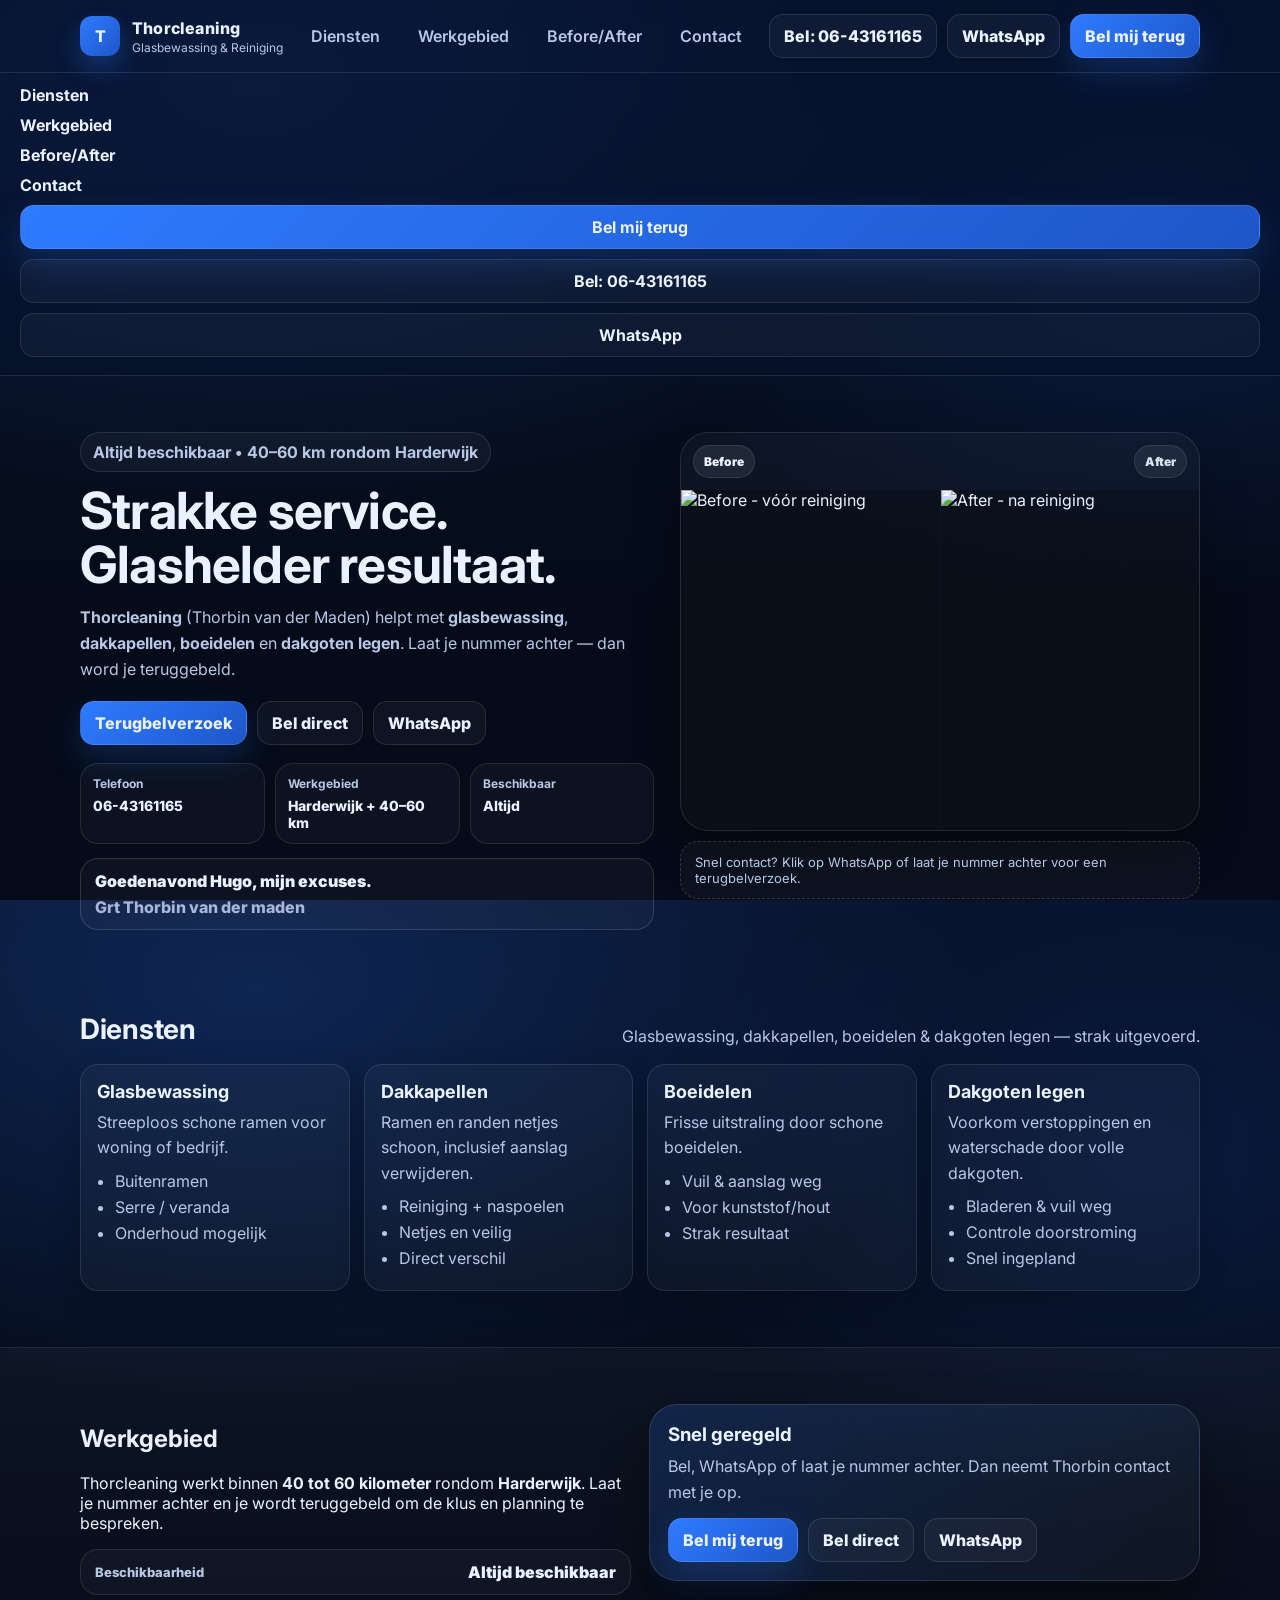
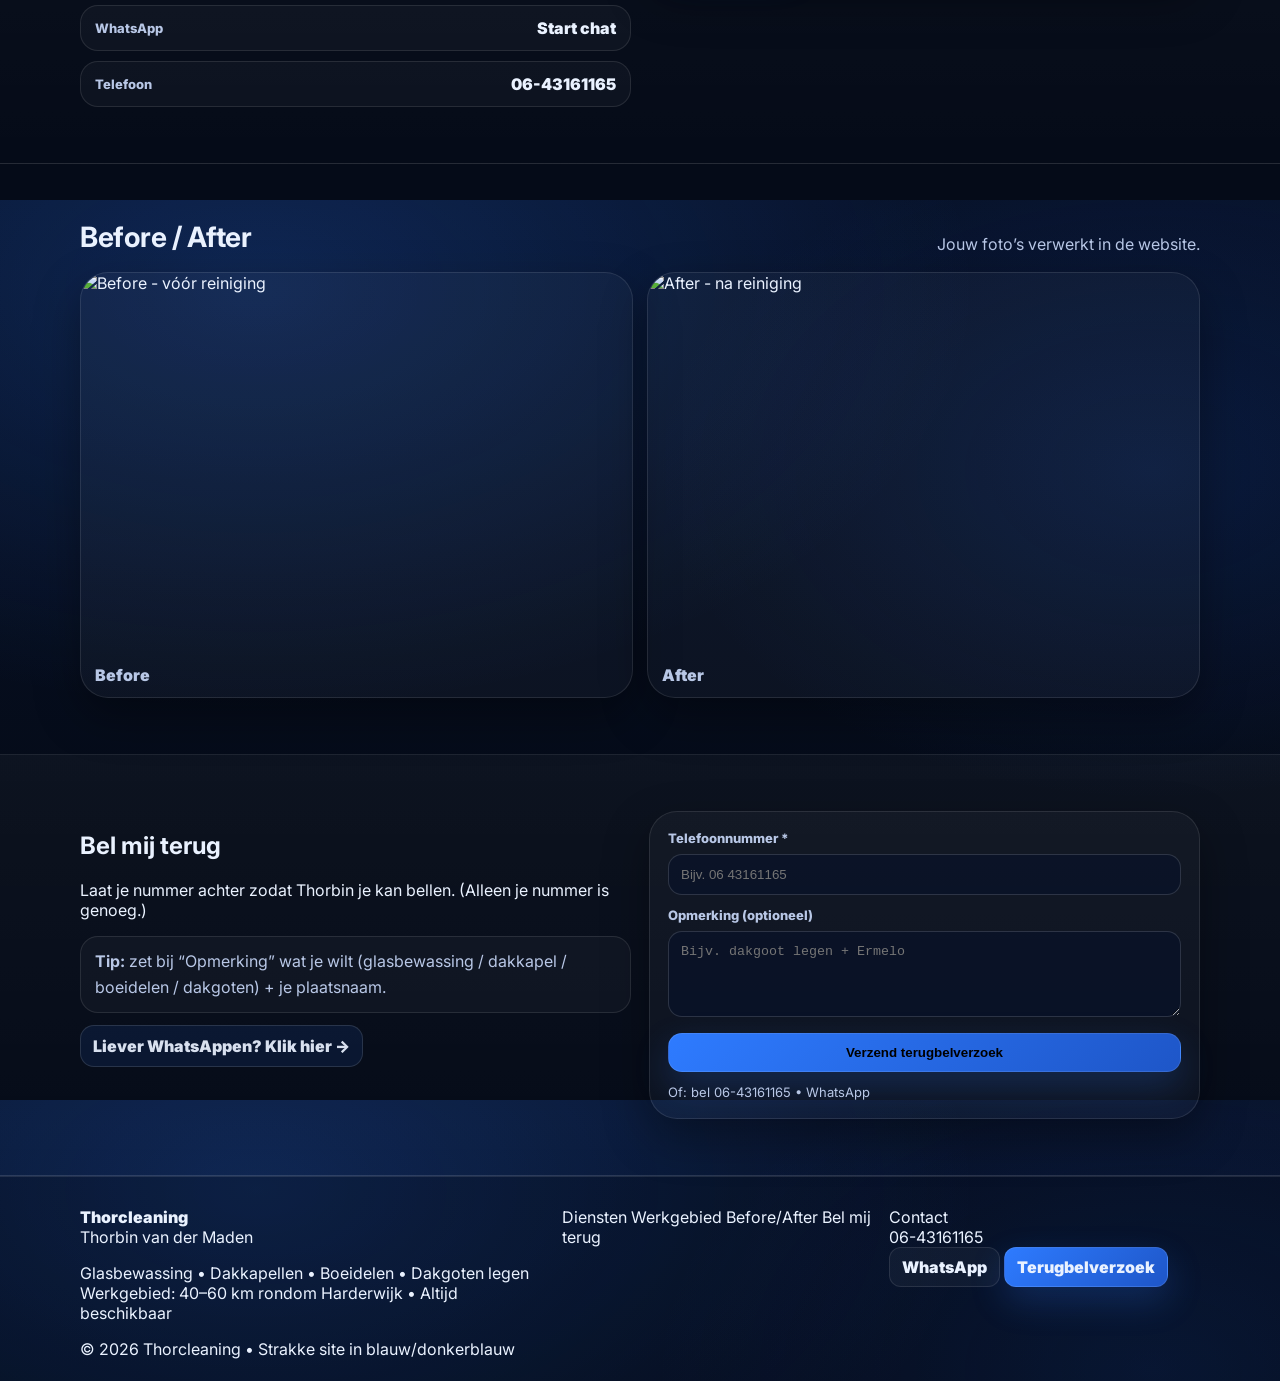
==== index.html @ ea9efc99 "Add files via upload" ====
<!doctype html>
<html lang="nl">
<head>
  <meta charset="utf-8" />
  <meta name="viewport" content="width=device-width, initial-scale=1" />

  <title>Thorcleaning | Glasbewassing & Reiniging | Harderwijk e.o.</title>
  <meta name="description" content="Thorcleaning (Thorbin van der Maden) - Glasbewassing, dakkapellen, boeidelen & dakgoten legen. 40–60 km rondom Harderwijk. Altijd beschikbaar. Laat je nummer achter voor een terugbelverzoek." />
  <meta name="theme-color" content="#0B1B3A" />

  <meta property="og:title" content="Thorcleaning | Glasbewassing & Reiniging" />
  <meta property="og:description" content="Glasbewassing, dakkapellen, boeidelen & dakgoten legen. 40–60 km rondom Harderwijk. Altijd beschikbaar." />
  <meta property="og:type" content="website" />

  <link rel="preconnect" href="https://fonts.googleapis.com">
  <link rel="preconnect" href="https://fonts.gstatic.com" crossorigin>
  <link href="https://fonts.googleapis.com/css2?family=Inter:wght@400;600;700&display=swap" rel="stylesheet">

  <link rel="stylesheet" href="./styles.css" />
</head>

<body>
  <a class="skip-link" href="#main">Ga naar inhoud</a>

  <header class="header">
    <div class="container header__inner">
      <div class="brand" aria-label="Thorcleaning">
        <div class="brand__mark" aria-hidden="true">T</div>
        <div class="brand__text">
          <div class="brand__name">Thorcleaning</div>
          <div class="brand__tag">Glasbewassing & Reiniging</div>
        </div>
      </div>

      <nav class="nav" aria-label="Hoofdnavigatie">
        <a href="#diensten">Diensten</a>
        <a href="#werkgebied">Werkgebied</a>
        <a href="#resultaat">Before/After</a>
        <a href="#terugbellen">Contact</a>
      </nav>

      <div class="header__cta">
        <a class="btn btn--ghost" href="tel:+31643161165" aria-label="Bel Thorbin op 06-43161165">
          Bel: 06-43161165
        </a>

        <a class="btn btn--ghost"
           href="https://wa.me/31643161165?text=Hoi%20Thorbin,%20ik%20wil%20graag%20informatie%20/%20een%20offerte."
           target="_blank" rel="noopener">
          WhatsApp
        </a>

        <a class="btn btn--primary" href="#terugbellen">Bel mij terug</a>
      </div>

      <button class="menu-btn" type="button" aria-label="Open menu" aria-expanded="false">
        <span></span><span></span><span></span>
      </button>
    </div>

    <div class="mobile-nav" hidden>
      <a href="#diensten">Diensten</a>
      <a href="#werkgebied">Werkgebied</a>
      <a href="#resultaat">Before/After</a>
      <a href="#terugbellen">Contact</a>

      <a class="btn btn--primary" href="#terugbellen">Bel mij terug</a>
      <a class="btn btn--ghost" href="tel:+31643161165">Bel: 06-43161165</a>
      <a class="btn btn--ghost"
         href="https://wa.me/31643161165?text=Hoi%20Thorbin,%20ik%20wil%20graag%20informatie%20/%20een%20offerte."
         target="_blank" rel="noopener">
        WhatsApp
      </a>
    </div>
  </header>

  <main id="main">
    <!-- HERO -->
    <section class="hero">
      <div class="container hero__grid">
        <div class="hero__content">
          <p class="pill">Altijd beschikbaar • 40–60 km rondom Harderwijk</p>

          <h1>Strakke service. Glashelder resultaat.</h1>

          <p class="lead">
            <strong>Thorcleaning</strong> (Thorbin van der Maden) helpt met
            <strong>glasbewassing</strong>, <strong>dakkapellen</strong>,
            <strong>boeidelen</strong> en <strong>dakgoten legen</strong>.
            Laat je nummer achter — dan word je teruggebeld.
          </p>

          <div class="hero__actions">
            <a class="btn btn--primary" href="#terugbellen">Terugbelverzoek</a>
            <a class="btn btn--ghost" href="tel:+31643161165">Bel direct</a>
            <a class="btn btn--ghost"
               href="https://wa.me/31643161165?text=Hoi%20Thorbin,%20ik%20wil%20graag%20informatie%20/%20een%20offerte."
               target="_blank" rel="noopener">
              WhatsApp
            </a>
          </div>

          <div class="hero__trust">
            <div class="trust-card">
              <div class="trust-card__title">Telefoon</div>
              <div class="trust-card__value"><a href="tel:+31643161165">06-43161165</a></div>
            </div>
            <div class="trust-card">
              <div class="trust-card__title">Werkgebied</div>
              <div class="trust-card__value">Harderwijk + 40–60 km</div>
            </div>
            <div class="trust-card">
              <div class="trust-card__title">Beschikbaar</div>
              <div class="trust-card__value">Altijd</div>
            </div>
          </div>

          <div class="apology">
            <div class="apology__title">Goedenavond Hugo, mijn excuses.</div>
            <div class="apology__text">Grt Thorbin van der maden</div>
          </div>
        </div>

        <!-- BEFORE AFTER (jouw 2 foto's) -->
        <div class="hero__visual" aria-label="Before en After foto’s">
          <div class="before-after">
            <div class="before-after__top">
              <span class="badge">Before</span>
              <span class="badge badge--right">After</span>
            </div>

            <div class="before-after__images">
              <img src="./assets/ab6b9ca2-129d-424b-bcf3-7c26921ca83b.jpeg" alt="Before - vóór reiniging" loading="lazy">
              <img src="./assets/89d1c453-dd5e-42e7-8485-671426d04a43.jpeg" alt="After - na reiniging" loading="lazy">
            </div>
          </div>

          <div class="note">
            Snel contact? Klik op WhatsApp of laat je nummer achter voor een terugbelverzoek.
          </div>
        </div>
      </div>

      <div class="hero__bg" aria-hidden="true"></div>
    </section>

    <!-- DIENSTEN -->
    <section id="diensten" class="section">
      <div class="container">
        <div class="section__head">
          <h2>Diensten</h2>
          <p>Glasbewassing, dakkapellen, boeidelen & dakgoten legen — strak uitgevoerd.</p>
        </div>

        <div class="cards">
          <article class="card">
            <h3>Glasbewassing</h3>
            <p>Streeploos schone ramen voor woning of bedrijf.</p>
            <ul>
              <li>Buitenramen</li>
              <li>Serre / veranda</li>
              <li>Onderhoud mogelijk</li>
            </ul>
          </article>

          <article class="card">
            <h3>Dakkapellen</h3>
            <p>Ramen en randen netjes schoon, inclusief aanslag verwijderen.</p>
            <ul>
              <li>Reiniging + naspoelen</li>
              <li>Netjes en veilig</li>
              <li>Direct verschil</li>
            </ul>
          </article>

          <article class="card">
            <h3>Boeidelen</h3>
            <p>Frisse uitstraling door schone boeidelen.</p>
            <ul>
              <li>Vuil & aanslag weg</li>
              <li>Voor kunststof/hout</li>
              <li>Strak resultaat</li>
            </ul>
          </article>

          <article class="card">
            <h3>Dakgoten legen</h3>
            <p>Voorkom verstoppingen en waterschade door volle dakgoten.</p>
            <ul>
              <li>Bladeren & vuil weg</li>
              <li>Controle doorstroming</li>
              <li>Snel ingepland</li>
            </ul>
          </article>
        </div>
      </div>
    </section>

    <!-- WERKGEBIED -->
    <section id="werkgebied" class="section section--alt">
      <div class="container grid-2">
        <div>
          <h2>Werkgebied</h2>
          <p>
            Thorcleaning werkt binnen <strong>40 tot 60 kilometer</strong> rondom <strong>Harderwijk</strong>.
            Laat je nummer achter en je wordt teruggebeld om de klus en planning te bespreken.
          </p>

          <div class="info-list">
            <div class="info-item">
              <div class="info-item__label">Beschikbaarheid</div>
              <div class="info-item__value">Altijd beschikbaar</div>
            </div>
            <div class="info-item">
              <div class="info-item__label">WhatsApp</div>
              <div class="info-item__value">
                <a href="https://wa.me/31643161165" target="_blank" rel="noopener">Start chat</a>
              </div>
            </div>
            <div class="info-item">
              <div class="info-item__label">Telefoon</div>
              <div class="info-item__value"><a href="tel:+31643161165">06-43161165</a></div>
            </div>
          </div>
        </div>

        <div class="callout">
          <h3>Snel geregeld</h3>
          <p>Bel, WhatsApp of laat je nummer achter. Dan neemt Thorbin contact met je op.</p>
          <div class="callout__btns">
            <a class="btn btn--primary" href="#terugbellen">Bel mij terug</a>
            <a class="btn btn--ghost" href="tel:+31643161165">Bel direct</a>
            <a class="btn btn--ghost"
               href="https://wa.me/31643161165?text=Hoi%20Thorbin,%20ik%20wil%20graag%20een%20offerte."
               target="_blank" rel="noopener">
              WhatsApp
            </a>
          </div>
        </div>
      </div>
    </section>

    <!-- RESULTAAT -->
    <section id="resultaat" class="section">
      <div class="container">
        <div class="section__head">
          <h2>Before / After</h2>
          <p>Jouw foto’s verwerkt in de website.</p>
        </div>

        <div class="gallery">
          <figure class="gallery__item">
            <img src="./assets/ab6b9ca2-129d-424b-bcf3-7c26921ca83b.jpeg" alt="Before - vóór reiniging" loading="lazy">
            <figcaption>Before</figcaption>
          </figure>

          <figure class="gallery__item">
            <img src="./assets/89d1c453-dd5e-42e7-8485-671426d04a43.jpeg" alt="After - na reiniging" loading="lazy">
            <figcaption>After</figcaption>
          </figure>
        </div>
      </div>
    </section>

    <!-- TERUGBELLEN FORM -->
    <section id="terugbellen" class="section section--alt">
      <div class="container grid-2">
        <div>
          <h2>Bel mij terug</h2>
          <p>
            Laat je nummer achter zodat Thorbin je kan bellen.
            (Alleen je nummer is genoeg.)
          </p>

          <div class="smallprint">
            <strong>Tip:</strong> zet bij “Opmerking” wat je wilt (glasbewassing / dakkapel / boeidelen / dakgoten) + je plaatsnaam.
          </div>

          <div class="quicklinks">
            <a class="quicklink"
               href="https://wa.me/31643161165?text=Hoi%20Thorbin,%20ik%20wil%20graag%20een%20terugbelverzoek.%20Mijn%20vraag%20is:"
               target="_blank" rel="noopener">
              Liever WhatsAppen? Klik hier →
            </a>
          </div>
        </div>

        <div class="form-card">
          <!-- Netlify Forms: werkt automatisch op Netlify -->
          <form name="terugbellen"
                method="POST"
                action="/bedankt.html"
                data-netlify="true"
                netlify-honeypot="bot-field">

            <input type="hidden" name="form-name" value="terugbellen" />

            <p class="hidden">
              <label>Niet invullen: <input name="bot-field" /></label>
            </p>

            <label class="field">
              <span>Telefoonnummer *</span>
              <input
                type="tel"
                name="telefoon"
                inputmode="tel"
                autocomplete="tel"
                placeholder="Bijv. 06 43161165"
                required
                minlength="10"
              />
            </label>

            <label class="field">
              <span>Opmerking (optioneel)</span>
              <textarea name="opmerking" rows="4" placeholder="Bijv. dakgoot legen + Ermelo"></textarea>
            </label>

            <button class="btn btn--primary btn--full" type="submit">
              Verzend terugbelverzoek
            </button>

            <p class="form-note">
              Of: <a href="tel:+31643161165">bel 06-43161165</a> •
              <a href="https://wa.me/31643161165" target="_blank" rel="noopener">WhatsApp</a>
            </p>
          </form>
        </div>
      </div>
    </section>

    <footer class="footer">
      <div class="container footer__grid">
        <div>
          <div class="footer__brand">Thorcleaning</div>
          <div class="footer__sub">Thorbin van der Maden</div>
          <p class="footer__text">
            Glasbewassing • Dakkapellen • Boeidelen • Dakgoten legen<br />
            Werkgebied: 40–60 km rondom Harderwijk • Altijd beschikbaar
          </p>
        </div>

        <div class="footer__links">
          <a href="#diensten">Diensten</a>
          <a href="#werkgebied">Werkgebied</a>
          <a href="#resultaat">Before/After</a>
          <a href="#terugbellen">Bel mij terug</a>
        </div>

        <div class="footer__contact">
          <div class="footer__label">Contact</div>
          <a class="footer__phone" href="tel:+31643161165">06-43161165</a>

          <div class="footer__actions">
            <a class="btn btn--ghost btn--small" href="https://wa.me/31643161165" target="_blank" rel="noopener">WhatsApp</a>
            <a class="btn btn--primary btn--small" href="#terugbellen">Terugbelverzoek</a>
          </div>
        </div>
      </div>

      <div class="container footer__bottom">
        <span>© <span id="year"></span> Thorcleaning</span>
        <span class="dot">•</span>
        <span>Strakke site in blauw/donkerblauw</span>
      </div>
    </footer>
  </main>

  <script src="./script.js"></script>
</body>
</html>
---- styles.css ----
:root{
  --bg: #07122A;
  --bg2:#0B1B3A;
  --card:#0D2450;
  --text:#EAF2FF;
  --muted:#B8C7E6;
  --line: rgba(255,255,255,0.10);

  --blue:#2E7BFF;
  --blue2:#1E56C8;

  --shadow: 0 18px 45px rgba(0,0,0,.35);
  --radius: 18px;
  --radius2: 28px;
  --max: 1120px;
}

*{ box-sizing: border-box; }
html,body{ height:100%; }
body{
  margin:0;
  font-family: Inter, system-ui, -apple-system, Segoe UI, Roboto, Arial, sans-serif;
  background: radial-gradient(1200px 700px at 20% 10%, rgba(46,123,255,.20), transparent 60%),
              radial-gradient(900px 600px at 90% 30%, rgba(30,86,200,.16), transparent 55%),
              linear-gradient(180deg, var(--bg), #050B18 70%);
  color: var(--text);
}

a{ color: inherit; text-decoration: none; }
a:hover{ text-decoration: underline; }
img{ max-width:100%; display:block; }

.container{
  width: min(var(--max), calc(100% - 40px));
  margin: 0 auto;
}

.skip-link{
  position:absolute; left:-999px; top:auto;
  width:1px; height:1px; overflow:hidden;
}
.skip-link:focus{
  left:16px; top:16px; width:auto; height:auto;
  background: rgba(255,255,255,.06); padding:10px 12px; border-radius: 10px;
  outline: 2px solid var(--blue);
}

/* Header */
.header{
  position: sticky;
  top:0;
  z-index: 20;
  backdrop-filter: blur(12px);
  background: rgba(7,18,42,.55);
  border-bottom: 1px solid var(--line);
}
.header__inner{
  display:flex;
  align-items:center;
  justify-content: space-between;
  gap: 14px;
  padding: 14px 0;
}

.brand{ display:flex; align-items:center; gap:12px; }
.brand__mark{
  width:40px; height:40px;
  display:grid; place-items:center;
  border-radius: 12px;
  background: linear-gradient(135deg, var(--blue), var(--blue2));
  box-shadow: 0 12px 25px rgba(46,123,255,.28);
  font-weight: 800;
}
.brand__name{ font-weight: 800; letter-spacing: .2px; }
.brand__tag{ font-size: 12px; color: var(--muted); margin-top:2px; }

.nav{ display:flex; gap: 18px; }
.nav a{
  font-weight: 600;
  color: var(--muted);
  text-decoration:none;
  padding: 8px 10px;
  border-radius: 12px;
}
.nav a:hover{
  color: var(--text);
  background: rgba(255,255,255,.06);
  text-decoration:none;
}

.header__cta{ display:flex; gap:10px; align-items:center; }

.menu-btn{
  display:none;
  width:44px; height:44px;
  border: 1px solid var(--line);
  background: rgba(255,255,255,.04);
  border-radius: 14px;
  cursor: pointer;
}
.menu-btn span{
  display:block;
  height:2px;
  width:18px;
  background: var(--text);
  margin: 5px auto;
  border-radius: 2px;
  opacity:.9;
}

.mobile-nav{
  border-top:1px solid var(--line);
  padding: 12px 20px 18px;
  display:flex;
  flex-direction: column;
  gap: 10px;
}
.mobile-nav a{ text-decoration:none; font-weight: 700; }
.mobile-nav .btn{ justify-content: center; }

/* Buttons */
.btn{
  display:inline-flex;
  align-items:center;
  justify-content:center;
  gap:10px;
  padding: 11px 14px;
  border-radius: 14px;
  border: 1px solid var(--line);
  font-weight: 800;
  text-decoration:none;
  cursor: pointer;
  user-select: none;
}
.btn:hover{ text-decoration:none; transform: translateY(-1px); }
.btn--primary{
  background: linear-gradient(135deg, var(--blue), var(--blue2));
  border-color: rgba(255,255,255,.10);
  box-shadow: 0 14px 35px rgba(46,123,255,.22);
}
.btn--ghost{
  background: rgba(255,255,255,.04);
}
.btn--full{ width:100%; }
.btn--small{ padding: 9px 12px; border-radius: 12px; font-weight: 900; }

/* Hero */
.hero{
  position: relative;
  padding: 56px 0 26px;
}
.hero__grid{
  display:grid;
  grid-template-columns: 1.05fr .95fr;
  gap: 26px;
  align-items: start;
}
.hero__bg{
  position:absolute; inset:0;
  pointer-events:none;
  opacity:.8;
}
.pill{
  display:inline-flex;
  align-items:center;
  gap:10px;
  padding: 9px 12px;
  border-radius: 999px;
  border: 1px solid var(--line);
  background: rgba(255,255,255,.04);
  color: var(--muted);
  font-weight: 700;
  margin: 0 0 12px;
}
.hero h1{
  font-size: clamp(32px, 4vw, 54px);
  line-height: 1.05;
  margin: 0 0 12px;
  letter-spacing: -0.8px;
}
.lead{
  color: var(--muted);
  font-size: 16px;
  line-height: 1.65;
  margin: 0 0 18px;
}
.hero__actions{ display:flex; gap:10px; flex-wrap: wrap; margin-bottom: 18px; }

.hero__trust{
  display:grid;
  grid-template-columns: repeat(3, 1fr);
  gap: 10px;
}
.trust-card{
  padding: 12px 12px;
  border: 1px solid var(--line);
  border-radius: var(--radius);
  background: rgba(255,255,255,.03);
}
.trust-card__title{ font-size: 12px; color: var(--muted); font-weight: 700; }
.trust-card__value{ font-size: 14px; font-weight: 800; margin-top: 6px; }

.apology{
  margin-top: 14px;
  padding: 12px 14px;
  border-radius: var(--radius);
  border: 1px solid rgba(255,255,255,.14);
  background: rgba(255,255,255,.03);
}
.apology__title{ font-weight: 900; margin-bottom: 6px; }
.apology__text{ color: rgba(184,199,230,.9); font-weight: 800; }

.hero__visual{
  display:flex;
  flex-direction: column;
  gap: 10px;
}
.before-after{
  border-radius: var(--radius2);
  overflow:hidden;
  border: 1px solid var(--line);
  background: rgba(255,255,255,.03);
  box-shadow: var(--shadow);
}
.before-after__top{
  display:flex;
  justify-content: space-between;
  padding: 12px 12px 0;
}
.badge{
  background: rgba(255,255,255,.08);
  border: 1px solid var(--line);
  color: var(--text);
  padding: 8px 10px;
  border-radius: 999px;
  font-weight: 900;
  font-size: 12px;
}
.badge--right{ opacity:.92; }
.before-after__images{
  display:grid;
  grid-template-columns: 1fr 1fr;
  gap: 1px;
  margin-top: 12px;
}
.before-after__images img{
  height: 340px;
  width: 100%;
  object-fit: cover;
  background: rgba(0,0,0,.25);
}
.note{
  color: var(--muted);
  font-size: 13px;
  border: 1px dashed rgba(255,255,255,.16);
  background: rgba(255,255,255,.03);
  border-radius: var(--radius);
  padding: 12px 14px;
}

/* Sections */
.section{ padding: 56px 0; }
.section--alt{
  background: linear-gradient(180deg, rgba(255,255,255,.03), rgba(255,255,255,0));
  border-top: 1px solid var(--line);
  border-bottom: 1px solid var(--line);
}
.section__head{
  display:flex;
  align-items:flex-end;
  justify-content: space-between;
  gap: 18px;
  margin-bottom: 18px;
}
.section__head h2{
  margin:0;
  font-size: 28px;
  letter-spacing: -0.3px;
}
.section__head p{ margin:0; color: var(--muted); }

.cards{
  display:grid;
  grid-template-columns: repeat(4, 1fr);
  gap: 14px;
}
.card{
  border-radius: var(--radius);
  border: 1px solid var(--line);
  background: rgba(255,255,255,.03);
  padding: 16px;
  box-shadow: 0 10px 28px rgba(0,0,0,.22);
}
.card h3{ margin: 0 0 8px; font-size: 18px; }
.card p{ margin: 0 0 10px; color: var(--muted); line-height: 1.6; }
.card ul{ margin:0; padding-left: 18px; color: var(--muted); }
.card li{ margin: 6px 0; }

.grid-2{
  display:grid;
  grid-template-columns: 1fr 1fr;
  gap: 18px;
  align-items: start;
}

.callout{
  border-radius: var(--radius2);
  border: 1px solid rgba(255,255,255,.12);
  background: linear-gradient(135deg, rgba(46,123,255,.18), rgba(255,255,255,.03));
  padding: 18px;
  box-shadow: var(--shadow);
}
.callout h3{ margin:0 0 8px; }
.callout p{ margin:0 0 12px; color: var(--muted); line-height: 1.6; }
.callout__btns{ display:flex; gap: 10px; flex-wrap: wrap; }

.info-list{
  margin-top: 14px;
  display:grid;
  gap: 10px;
}
.info-item{
  display:flex;
  align-items:center;
  justify-content: space-between;
  gap: 10px;
  padding: 12px 14px;
  border-radius: var(--radius);
  border: 1px solid var(--line);
  background: rgba(255,255,255,.03);
}
.info-item__label{ color: var(--muted); font-weight: 800; font-size: 13px; }
.info-item__value{ font-weight: 900; }

.gallery{
  display:grid;
  grid-template-columns: 1fr 1fr;
  gap: 14px;
}
.gallery__item{
  margin:0;
  border-radius: var(--radius2);
  overflow:hidden;
  border: 1px solid var(--line);
  background: rgba(255,255,255,.03);
  box-shadow: var(--shadow);
}
.gallery__item img{
  height: 380px;
  width:100%;
  object-fit: cover;
}
.gallery__item figcaption{
  padding: 12px 14px;
  color: var(--muted);
  font-weight: 900;
}

/* Form */
.form-card{
  border-radius: var(--radius2);
  border: 1px solid var(--line);
  background: rgba(255,255,255,.03);
  padding: 18px;
  box-shadow: var(--shadow);
}
.field{
  display:block;
  margin-bottom: 12px;
}
.field span{
  display:block;
  margin-bottom: 8px;
  color: var(--muted);
  font-weight: 800;
  font-size: 13px;
}
input, textarea{
  width:100%;
  padding: 12px 12px;
  border-radius: 14px;
  border: 1px solid rgba(255,255,255,.14);
  background: rgba(7,18,42,.55);
  color: var(--text);
  outline: none;
}
input:focus, textarea:focus{
  border-color: rgba(46,123,255,.55);
  box-shadow: 0 0 0 4px rgba(46,123,255,.16);
}
.form-note{
  margin: 12px 0 0;
  color: var(--muted);
  font-size: 13px;
}
.hidden{ display:none; }
.smallprint{
  margin-top: 14px;
  padding: 12px 14px;
  border-radius: var(--radius);
  border: 1px solid var(--line);
  background: rgba(255,255,255,.03);
  color: var(--muted);
  line-height: 1.6;
}
.quicklinks{ margin-top: 12px; }
.quicklink{
  display:inline-block;
  color: rgba(234,242,255,.92);
  font-weight: 900;
  padding: 10px 12px;
  border-radius: 14px;
  border: 1px solid rgba(255,255,255,.12);
  background: rgba(46,123,255,.10);
}

/* Footer */
.footer{
  padding: 30px 0 22px;
  border-top: 1px solid var(--line);
  background: rgba(0,0,0,.18);
}
.footer__grid{
  display:grid;
  grid-template-columns: 1.2fr .8fr .8fr;
  gap: 16px;
  align-items:start;
}
.footer__brand{ font-weight: 900; font-size:
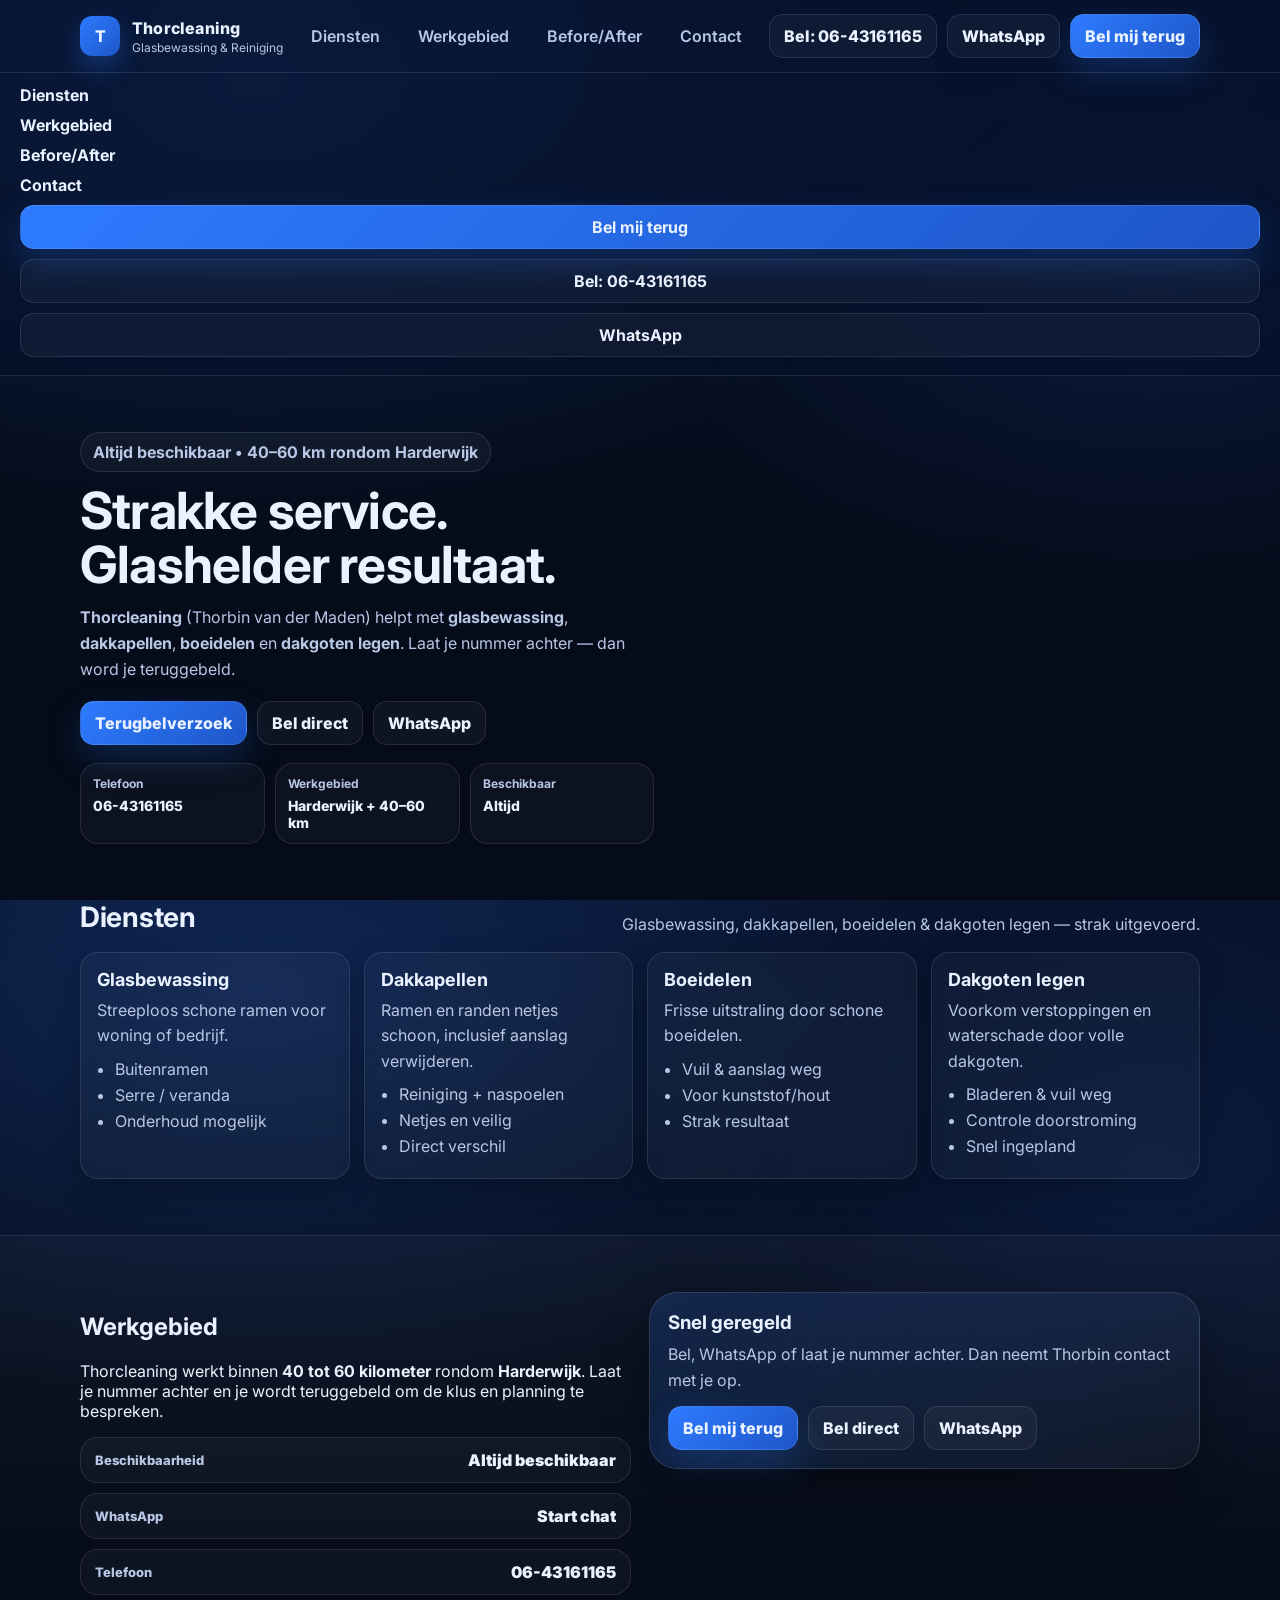
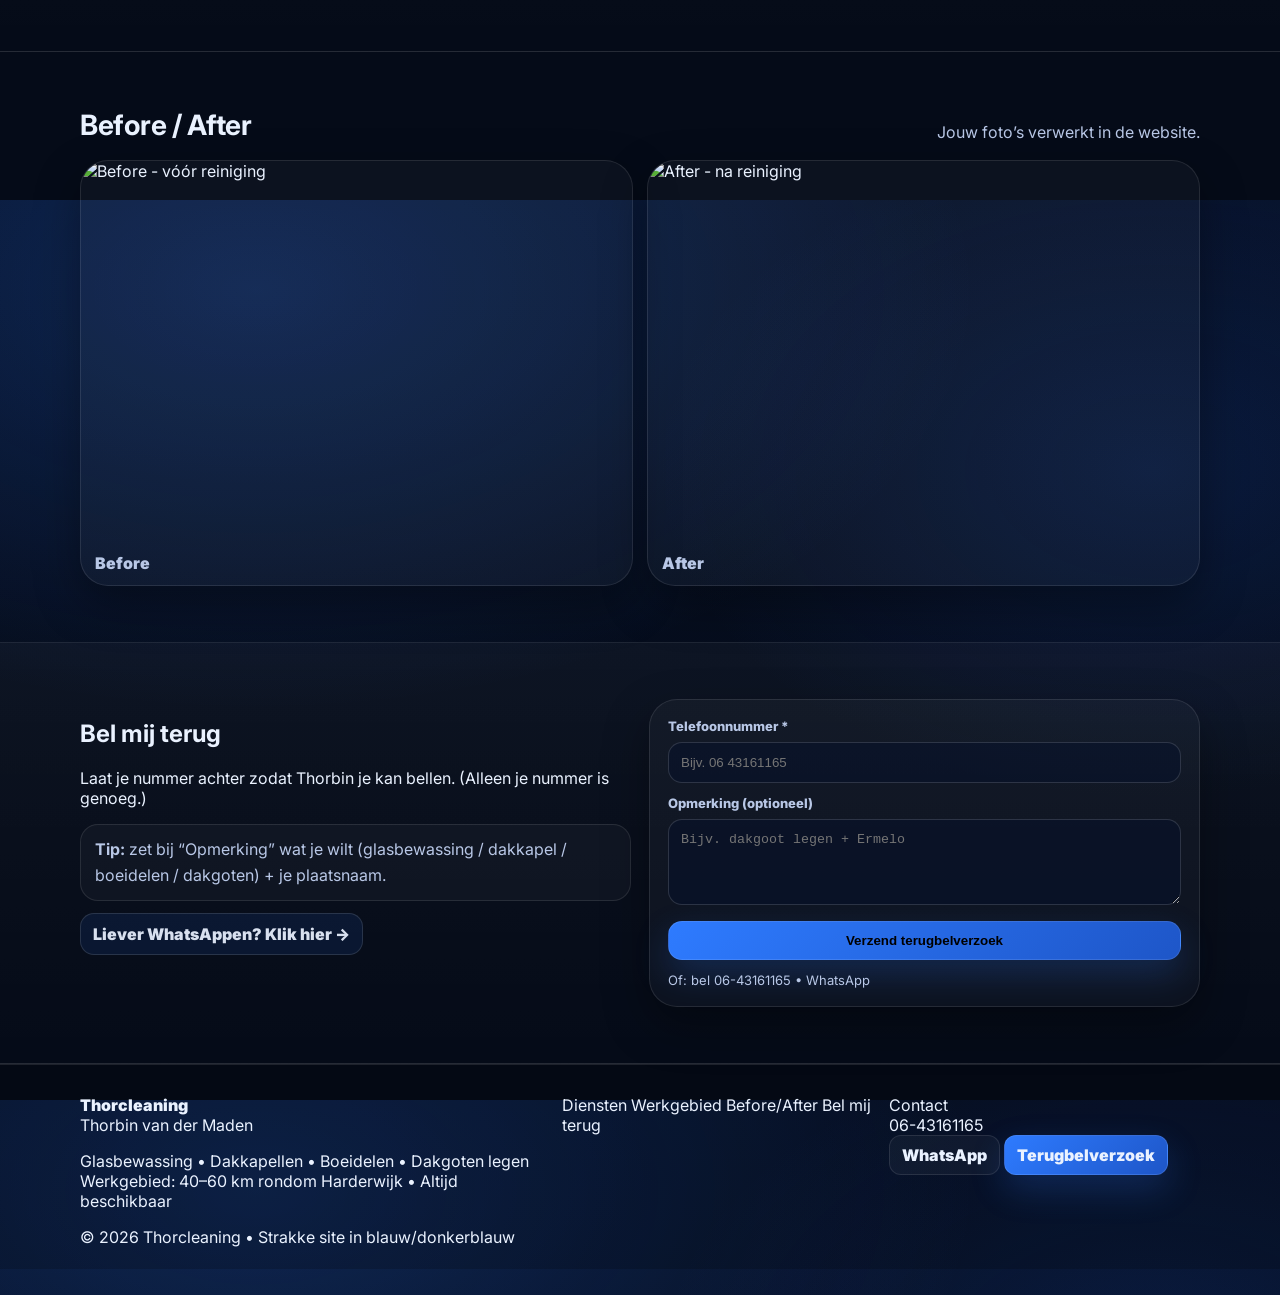
==== commit be82115d: "Update index.html excuses weggehaald" ====
--- a/index.html
+++ b/index.html
@@ -115,13 +115,13 @@
             </div>
           </div>
 
-          <div class="apology">
-            <div class="apology__title">Goedenavond Hugo, mijn excuses.</div>
-            <div class="apology__text">Grt Thorbin van der maden</div>
-          </div>
-        </div>
-
-        <!-- BEFORE AFTER (jouw 2 foto's) -->
+          
+           
+           
+          </div>
+        </div>
+
+        <!-- BEFORE AFTER >
         <div class="hero__visual" aria-label="Before en After foto’s">
           <div class="before-after">
             <div class="before-after__top">
@@ -370,3 +370,4 @@
   <script src="./script.js"></script>
 </body>
 </html>
+
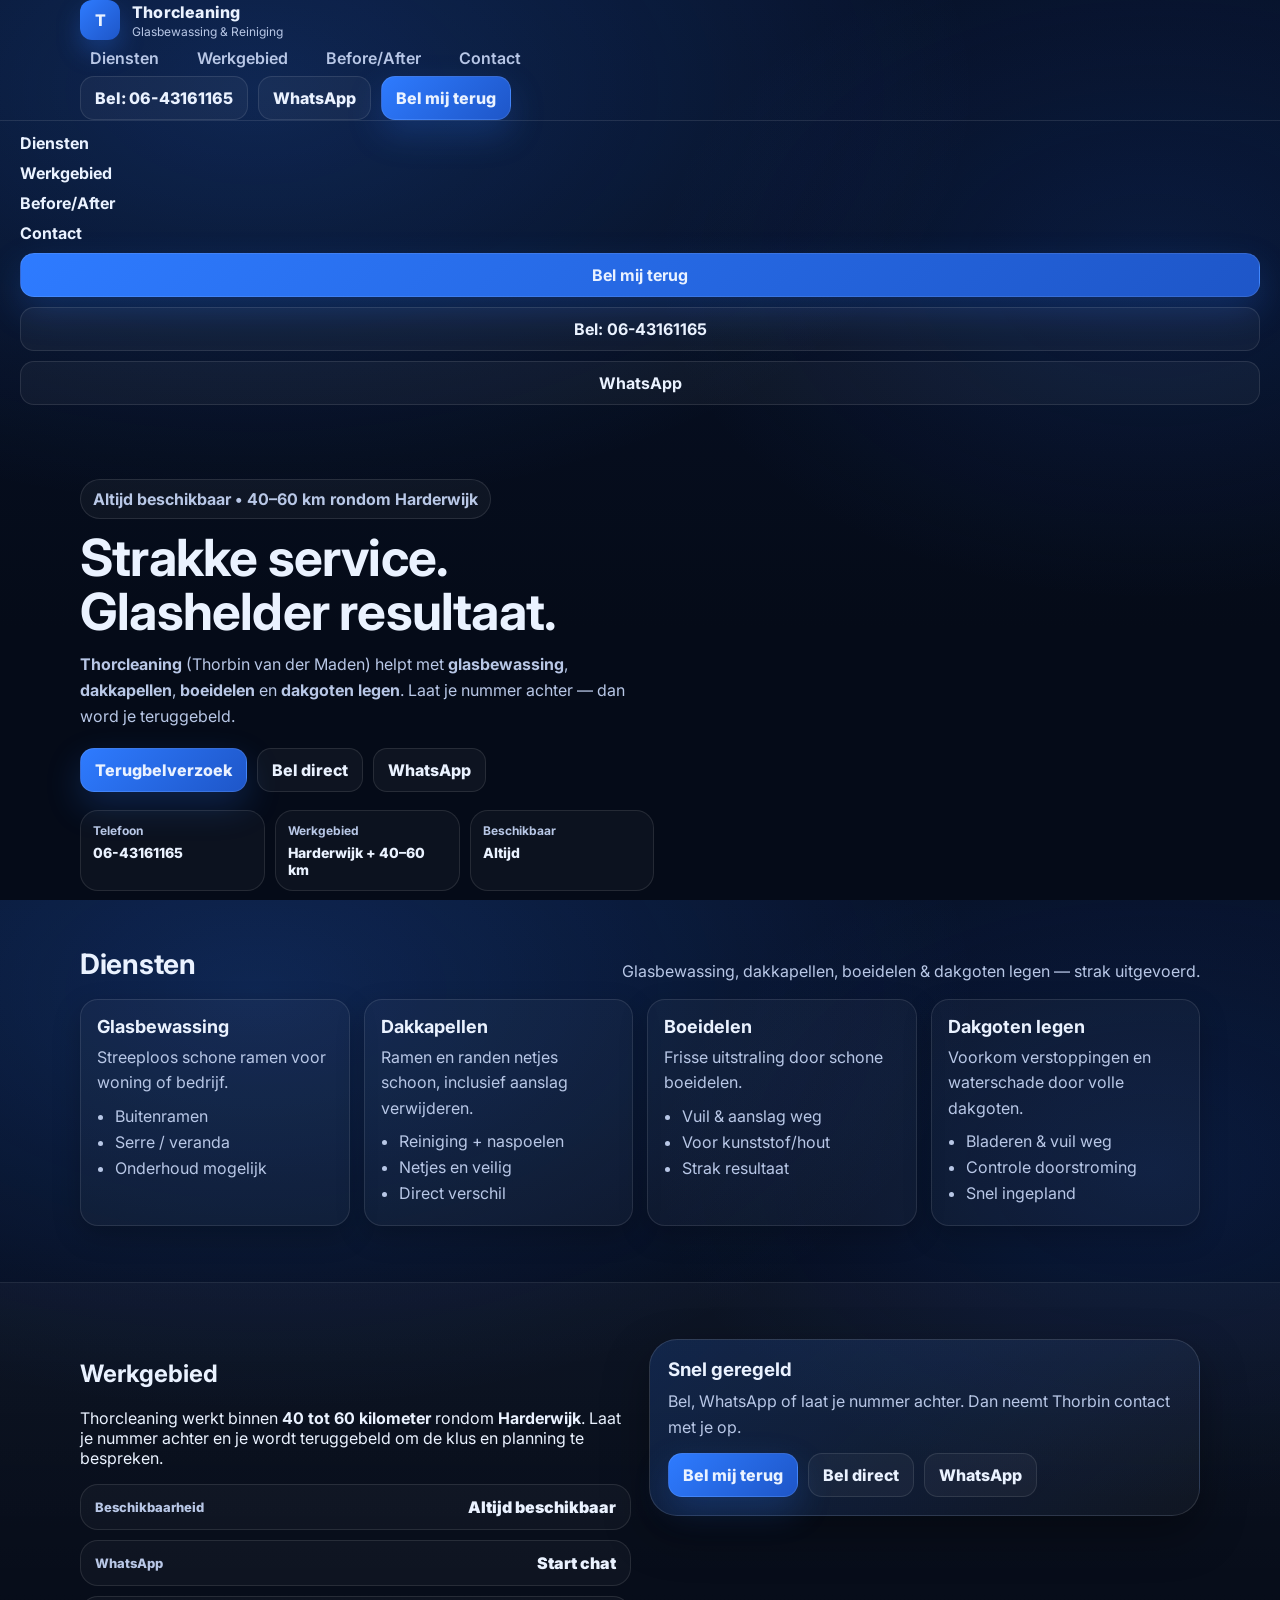
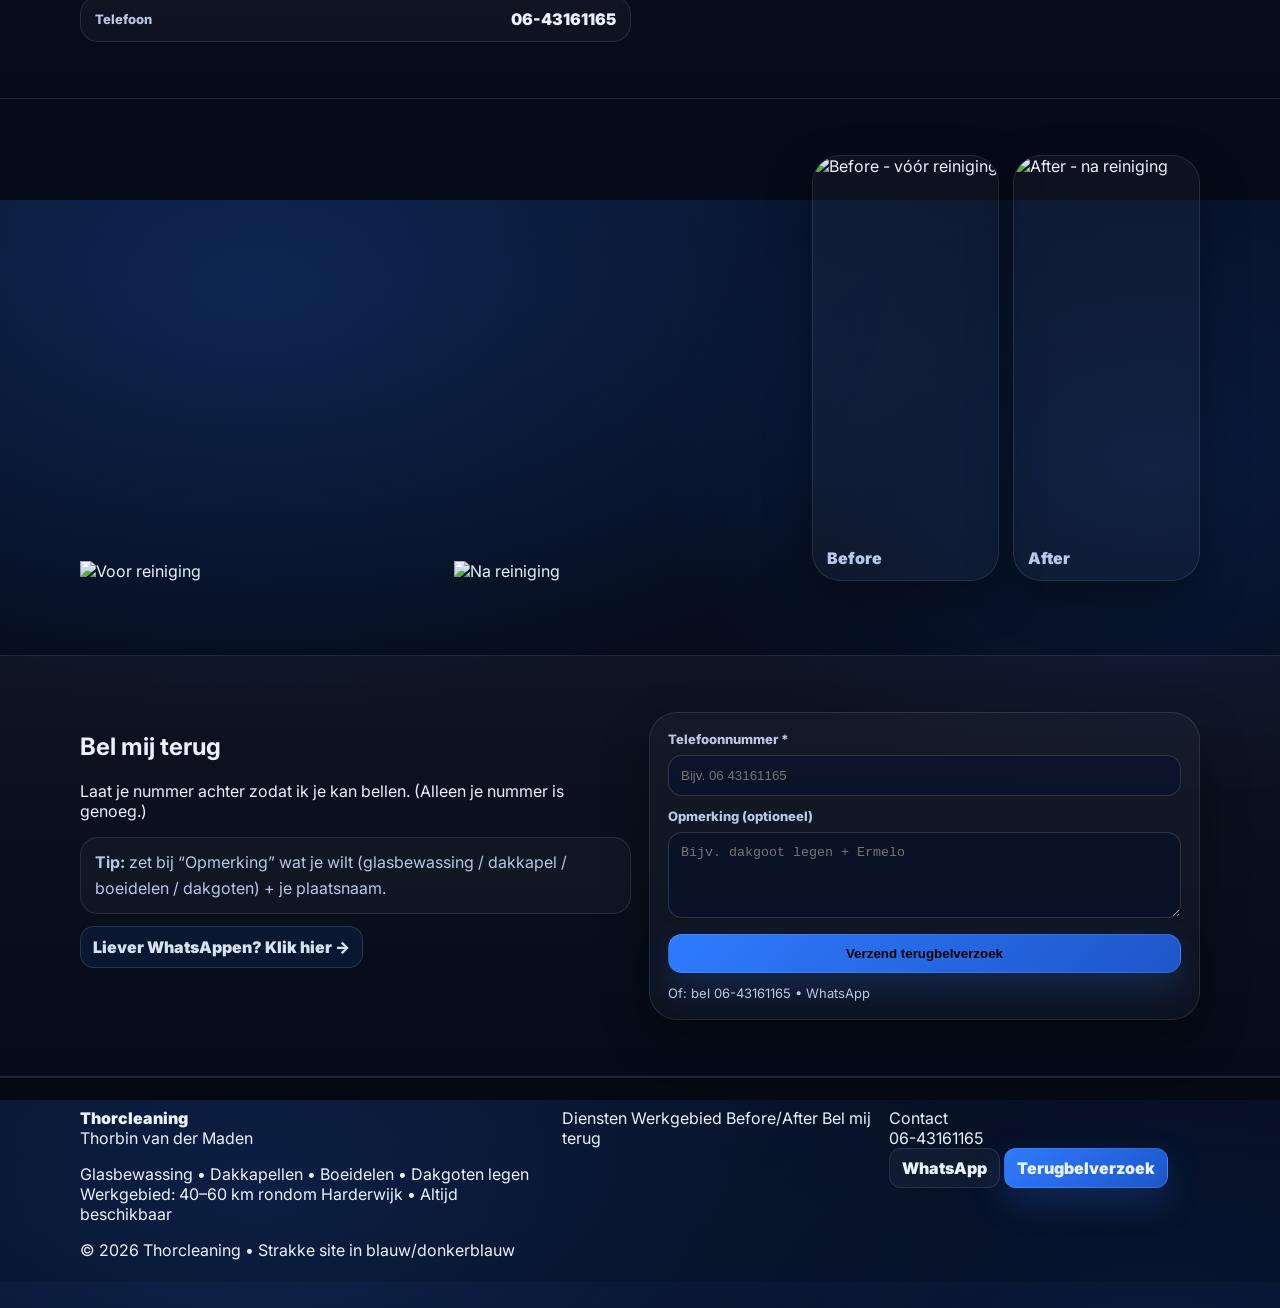
==== commit b2a4340f: "Update index.html fotos en tekst" ====
--- a/index.html
+++ b/index.html
@@ -244,9 +244,10 @@
     <section id="resultaat" class="section">
       <div class="container">
         <div class="section__head">
-          <h2>Before / After</h2>
-          <p>Jouw foto’s verwerkt in de website.</p>
-        </div>
+          <img src="/assets/before.jpg" alt="Voor reiniging">
+<img src="/assets/after.jpg" alt="Na reiniging">
+
+  
 
         <div class="gallery">
           <figure class="gallery__item">
@@ -268,7 +269,7 @@
         <div>
           <h2>Bel mij terug</h2>
           <p>
-            Laat je nummer achter zodat Thorbin je kan bellen.
+            Laat je nummer achter zodat ik je kan bellen.
             (Alleen je nummer is genoeg.)
           </p>
 
@@ -371,3 +372,4 @@
 </body>
 </html>
 
+
--- a/styles.css
+++ b/styles.css
@@ -47,7 +47,8 @@
 
 /* Header */
 .header{
-  position: sticky;
+  position: static;
+}
   top:0;
   z-index: 20;
   backdrop-filter: blur(12px);
@@ -427,3 +428,4 @@
   align-items:start;
 }
 .footer__brand{ font-weight: 900; font-size:
+
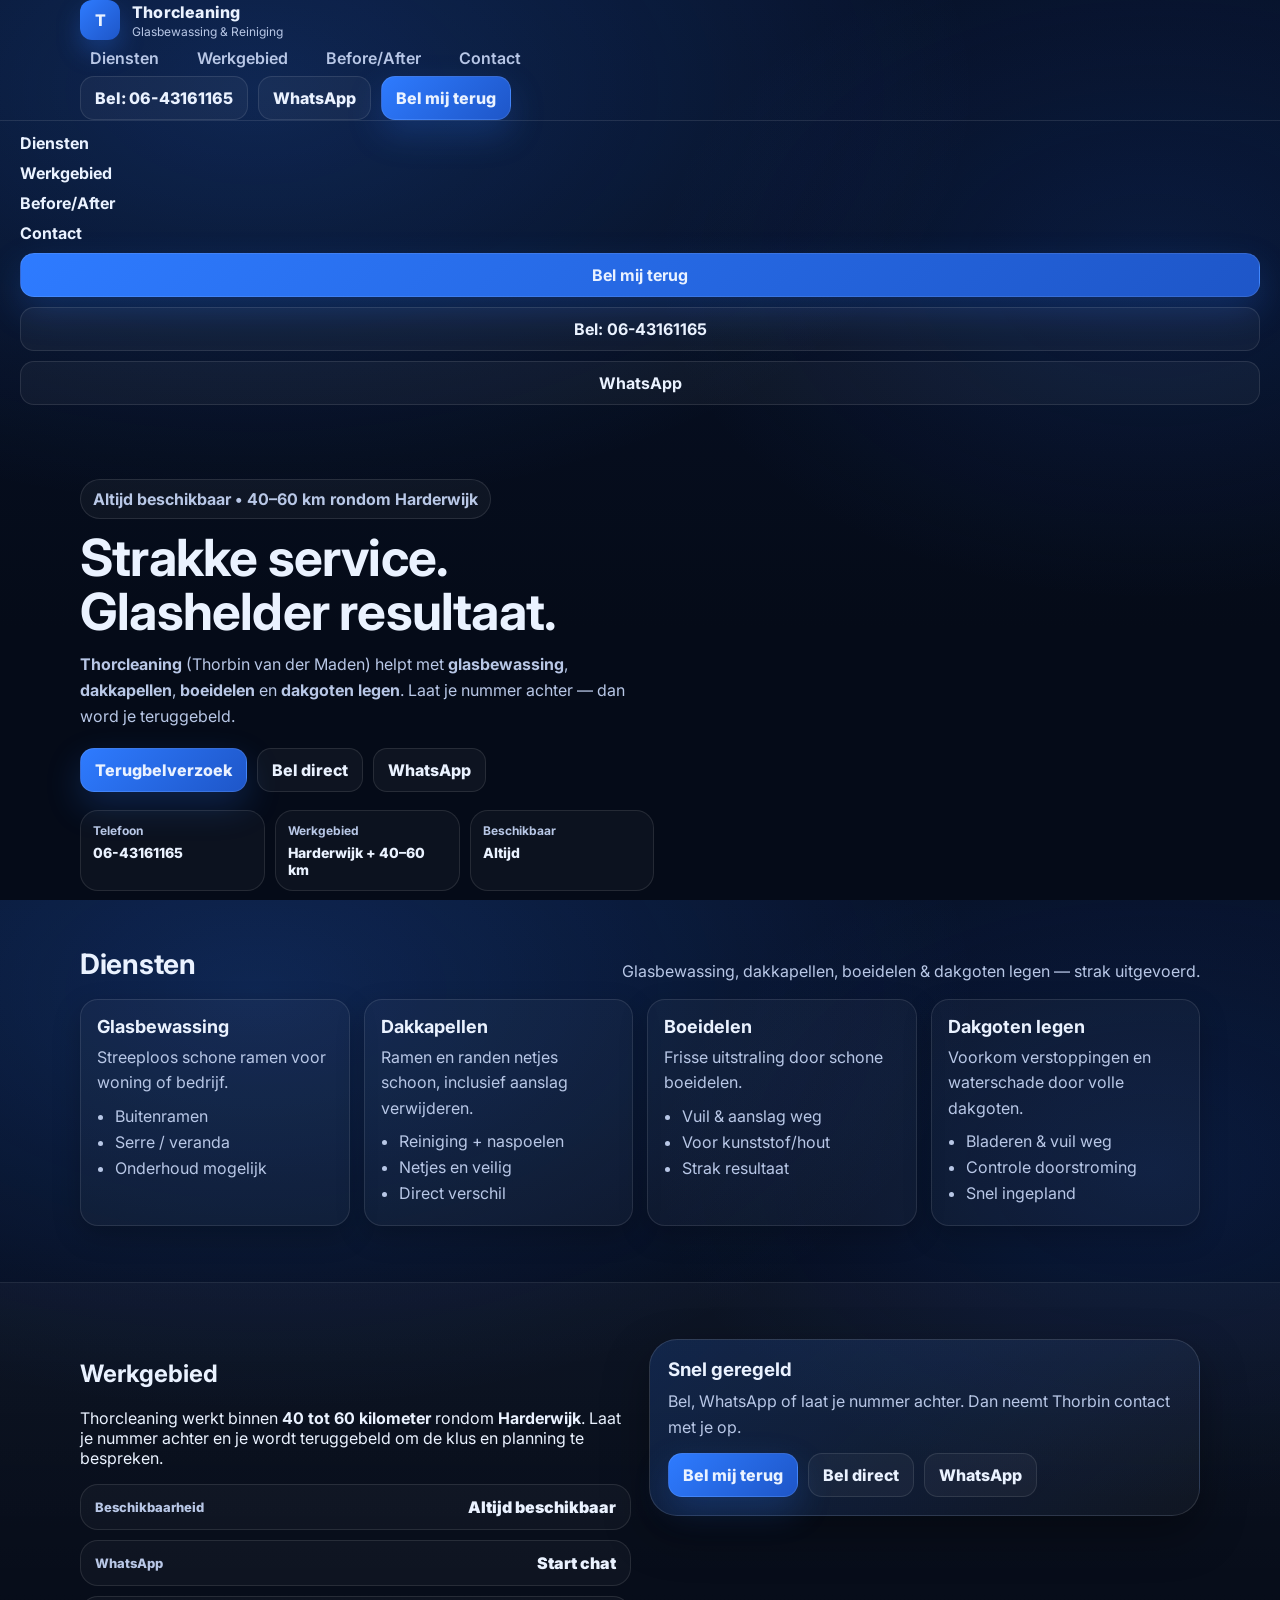
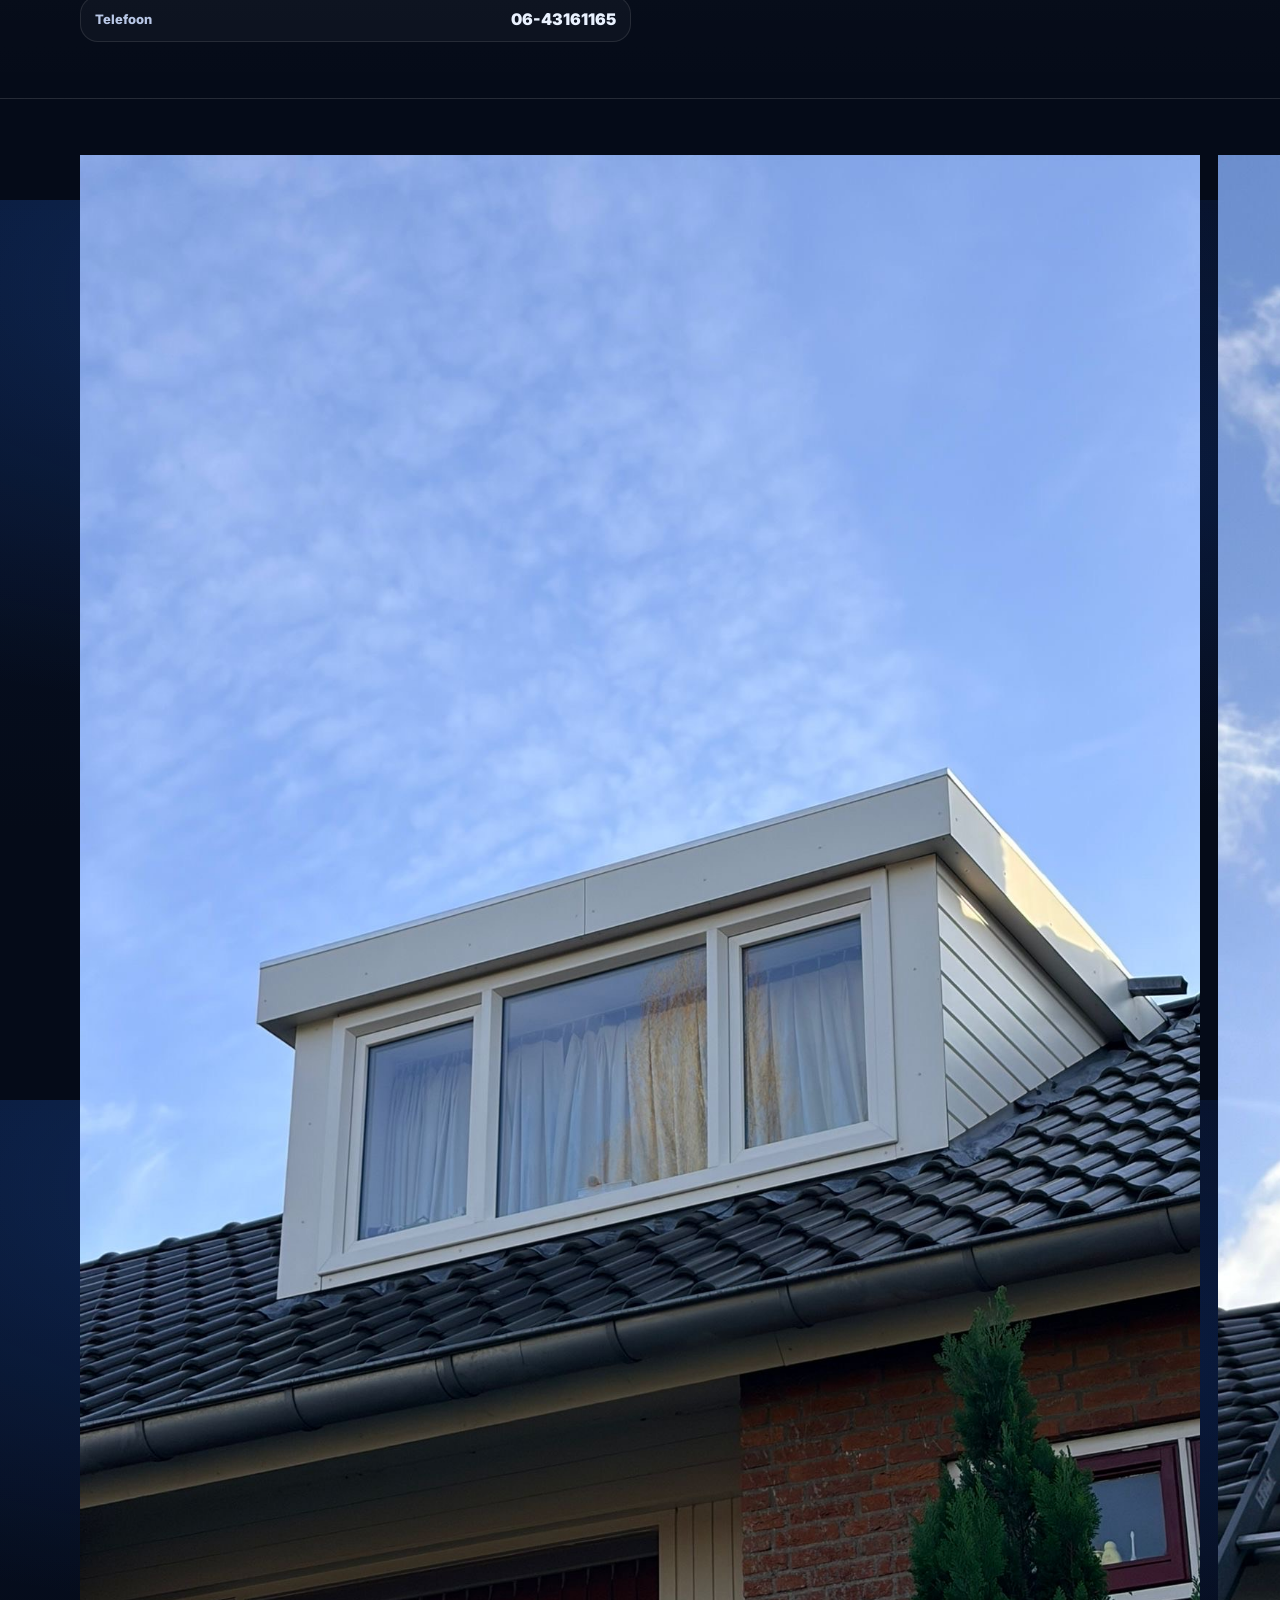
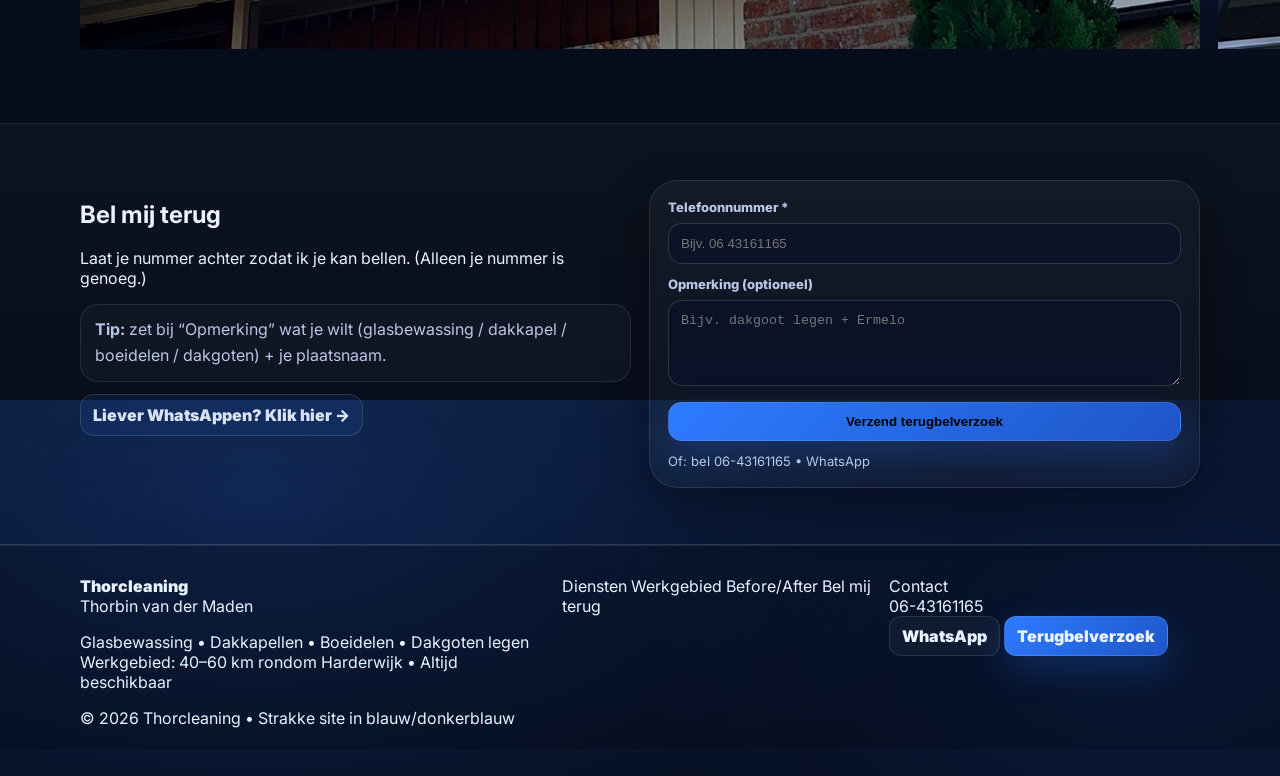
==== commit ce6be8f8: "Update index.html" ====
--- a/index.html
+++ b/index.html
@@ -244,8 +244,9 @@
     <section id="resultaat" class="section">
       <div class="container">
         <div class="section__head">
-          <img src="/assets/before.jpg" alt="Voor reiniging">
-<img src="/assets/after.jpg" alt="Na reiniging">
+          <img src="/before.jpg.jpeg" alt="Voor reiniging">
+<img src="/after.jpg.jpeg" alt="Na reiniging">
+
 
   
 
@@ -373,3 +374,4 @@
 </html>
 
 
+
